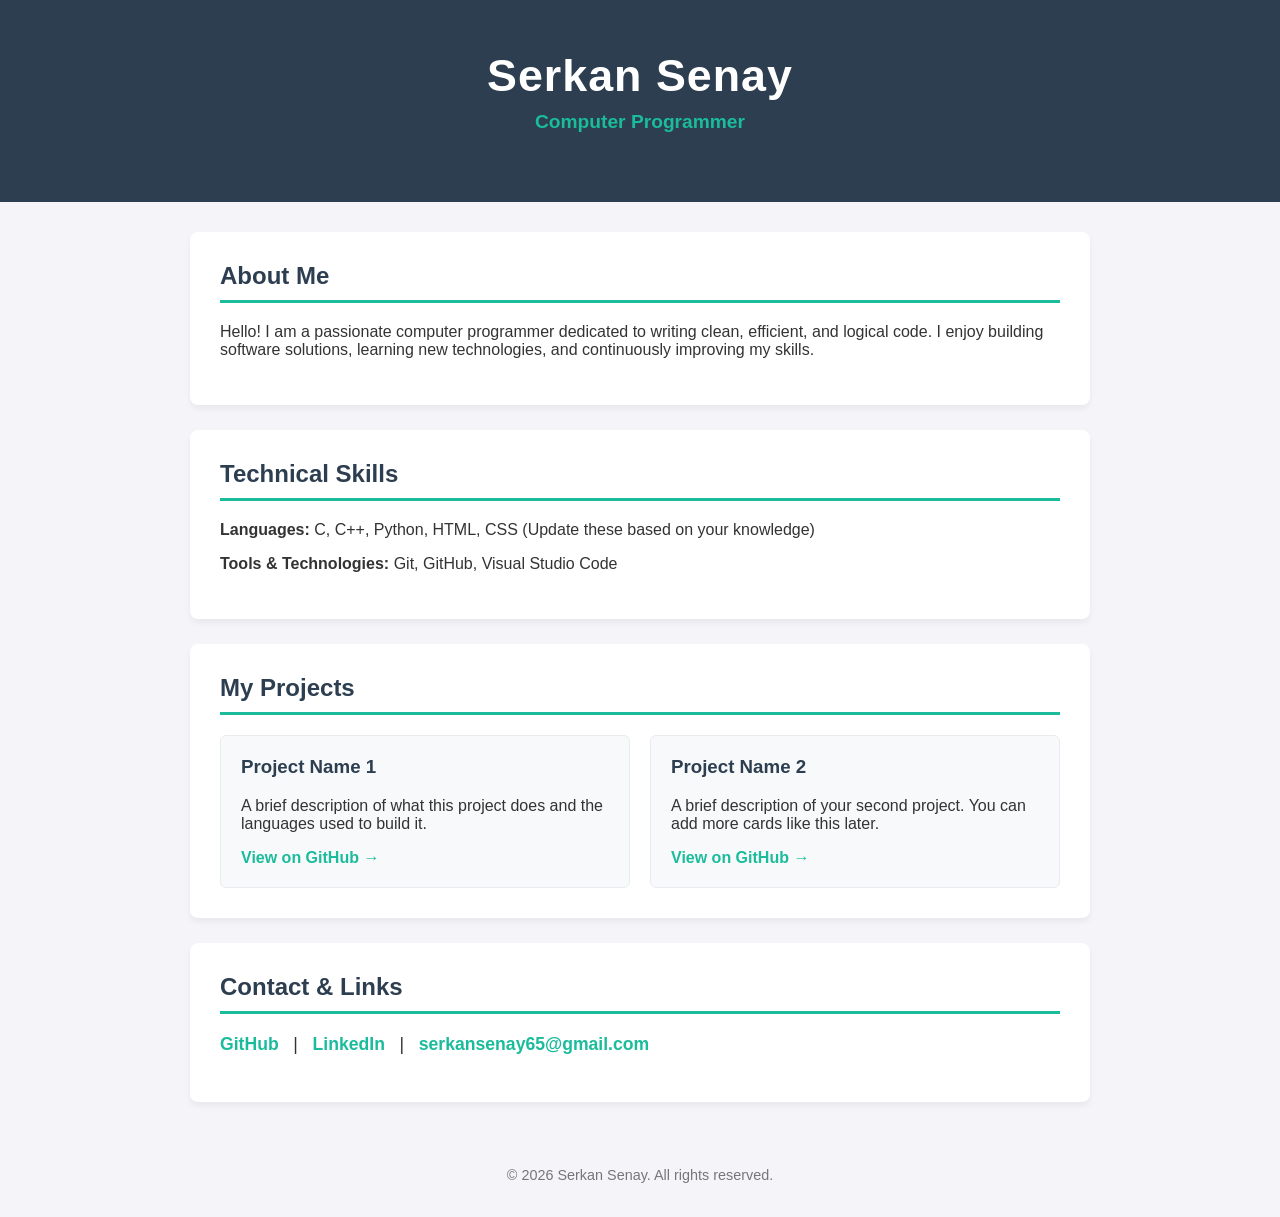
==== index.html @ ade7711a "Update portfolio layout and content" ====
<!DOCTYPE html>
<html lang="en">
<head>
    <meta charset="UTF-8">
    <meta name="viewport" content="width=device-width, initial-scale=1.0">
    <title>Serkan Senay - Portfolio</title>
    <style>
        /* Tasarım (CSS) Kodları */
        body {
            font-family: 'Segoe UI', Tahoma, Geneva, Verdana, sans-serif;
            margin: 0;
            padding: 0;
            background-color: #f4f4f9;
            color: #333;
        }
        header {
            background-color: #2c3e50;
            color: #ffffff;
            padding: 50px 20px;
            text-align: center;
        }
        header h1 {
            margin: 0;
            font-size: 2.8em;
            letter-spacing: 1px;
        }
        header p {
            font-size: 1.2em;
            color: #1abc9c;
            margin-top: 10px;
            font-weight: bold;
        }
        .container {
            max-width: 900px;
            margin: 30px auto;
            padding: 0 20px;
        }
        section {
            background: #ffffff;
            padding: 30px;
            margin-bottom: 25px;
            border-radius: 8px;
            box-shadow: 0 4px 6px rgba(0,0,0,0.05);
        }
        h2 {
            border-bottom: 3px solid #1abc9c;
            padding-bottom: 10px;
            color: #2c3e50;
            margin-top: 0;
        }
        .project-grid {
            display: flex;
            gap: 20px;
            flex-wrap: wrap;
        }
        .project-card {
            flex: 1;
            min-width: 250px;
            background: #f8f9fa;
            border: 1px solid #e9ecef;
            padding: 20px;
            border-radius: 6px;
            transition: transform 0.2s;
        }
        .project-card:hover {
            transform: translateY(-5px);
            box-shadow: 0 4px 8px rgba(0,0,0,0.1);
        }
        .project-card h3 {
            margin-top: 0;
            color: #2c3e50;
        }
        a {
            color: #1abc9c;
            text-decoration: none;
            font-weight: bold;
        }
        a:hover {
            text-decoration: underline;
        }
        .contact-links {
            font-size: 1.1em;
        }
        footer {
            text-align: center;
            padding: 20px;
            color: #777;
            font-size: 0.9em;
        }
    </style>
</head>
<body>

    <!-- Üst Başlık Bölümü -->
    <header>
        <h1>Serkan Senay</h1>
        <p>Computer Programmer</p>
    </header>

    <div class="container">
        
        <!-- Hakkımda Bölümü -->
        <section id="about">
            <h2>About Me</h2>
            <p>Hello! I am a passionate computer programmer dedicated to writing clean, efficient, and logical code. I enjoy building software solutions, learning new technologies, and continuously improving my skills.</p>
        </section>

        <!-- Yetenekler Bölümü -->
        <section id="skills">
            <h2>Technical Skills</h2>
            <p><strong>Languages:</strong> C, C++, Python, HTML, CSS (Update these based on your knowledge)</p>
            <p><strong>Tools & Technologies:</strong> Git, GitHub, Visual Studio Code</p>
        </section>

        <!-- Projeler Bölümü -->
        <section id="projects">
            <h2>My Projects</h2>
            <div class="project-grid">
                <div class="project-card">
                    <h3>Project Name 1</h3>
                    <p>A brief description of what this project does and the languages used to build it.</p>
                    <a href="https://github.com/serkansenay" target="_blank">View on GitHub &rarr;</a>
                </div>
                <div class="project-card">
                    <h3>Project Name 2</h3>
                    <p>A brief description of your second project. You can add more cards like this later.</p>
                    <a href="https://github.com/serkansenay" target="_blank">View on GitHub &rarr;</a>
                </div>
            </div>
        </section>

        <!-- İletişim Bölümü -->
        <section id="contact">
            <h2>Contact & Links</h2>
            <p class="contact-links">
                <a href="https://github.com/serkansenay" target="_blank">GitHub</a> &nbsp; | &nbsp; 
                <a href="https://www.linkedin.com/in/serkansenay" target="_blank">LinkedIn</a> &nbsp; | &nbsp; 
                <a href="mailto:serkansenay65@gmail.com">serkansenay65@gmail.com</a>
            </p>
        </section>
    </div>

    <!-- Alt Bilgi -->
    <footer>
        <p>&copy; 2026 Serkan Senay. All rights reserved.</p>
    </footer>

</body>
</html>
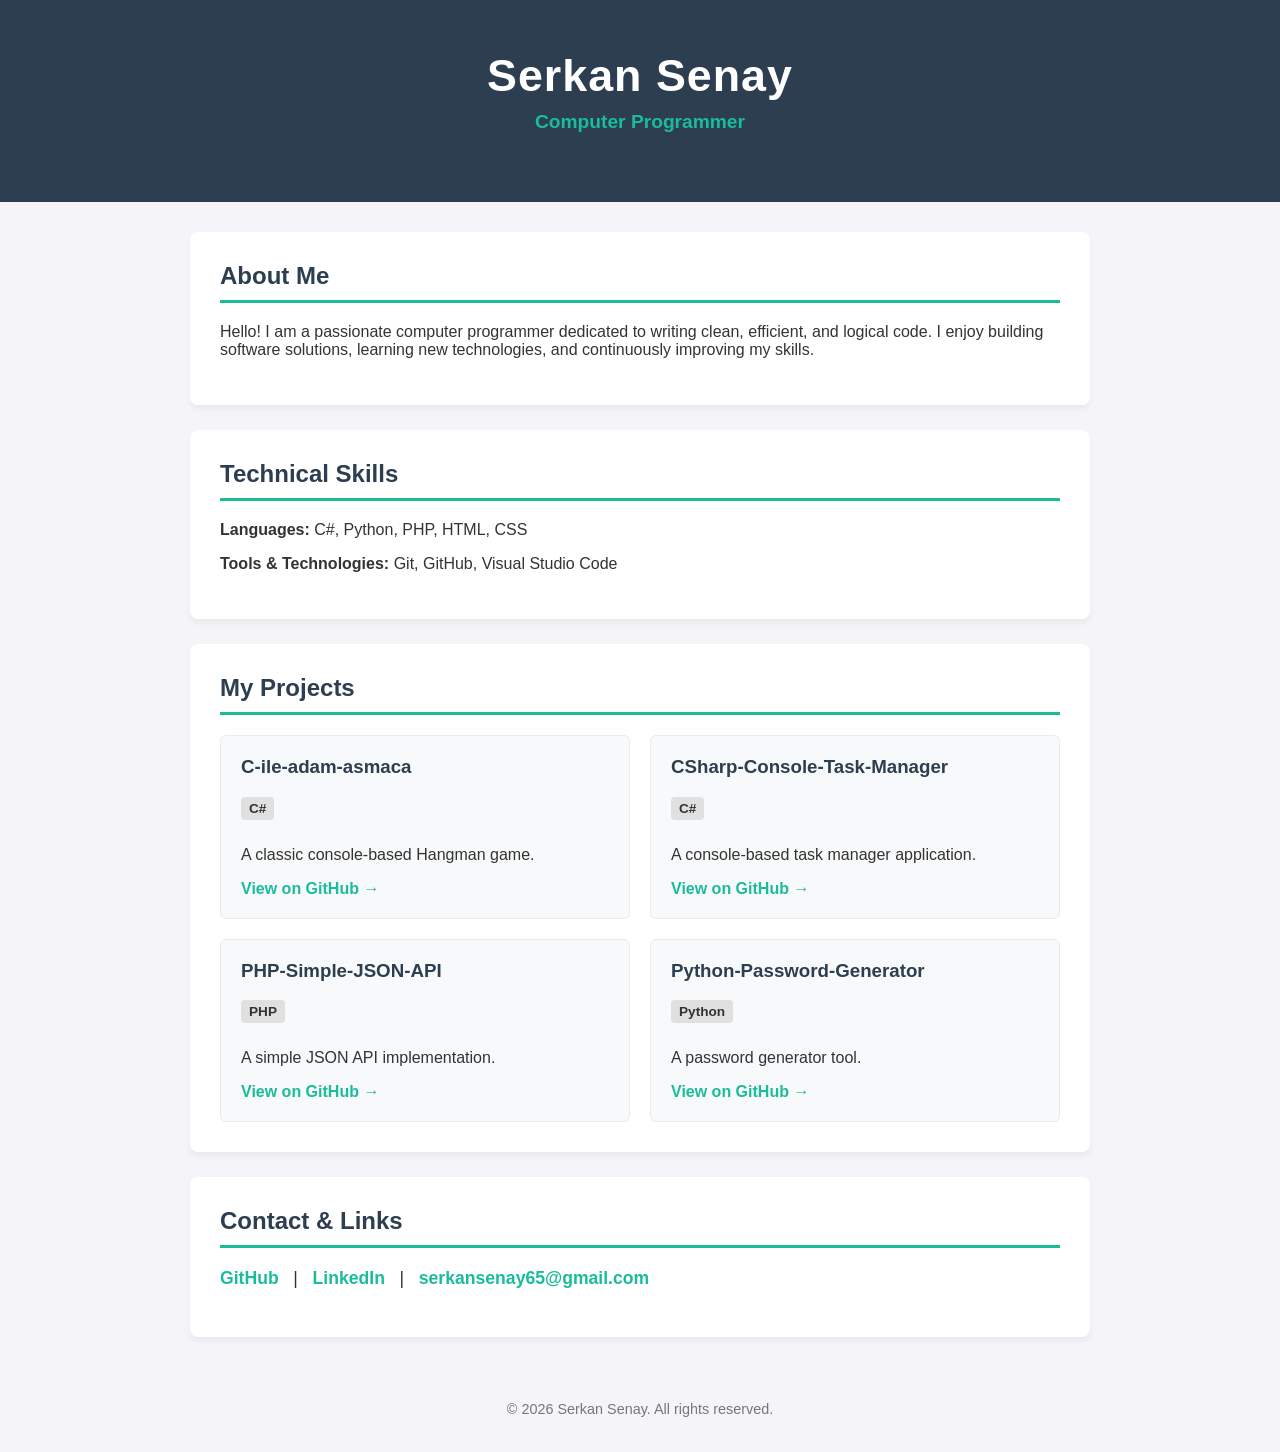
==== commit ba65fc67: "Update portfolio with new project details and styles" ====
--- a/index.html
+++ b/index.html
@@ -5,7 +5,6 @@
     <meta name="viewport" content="width=device-width, initial-scale=1.0">
     <title>Serkan Senay - Portfolio</title>
     <style>
-        /* Tasarım (CSS) Kodları */
         body {
             font-family: 'Segoe UI', Tahoma, Geneva, Verdana, sans-serif;
             margin: 0;
@@ -55,7 +54,7 @@
         }
         .project-card {
             flex: 1;
-            min-width: 250px;
+            min-width: 350px;
             background: #f8f9fa;
             border: 1px solid #e9ecef;
             padding: 20px;
@@ -69,6 +68,15 @@
         .project-card h3 {
             margin-top: 0;
             color: #2c3e50;
+        }
+        .tech-tag {
+            display: inline-block;
+            background-color: #e0e0e0;
+            padding: 4px 8px;
+            border-radius: 4px;
+            font-size: 0.85em;
+            margin-bottom: 10px;
+            font-weight: bold;
         }
         a {
             color: #1abc9c;
@@ -91,7 +99,6 @@
 </head>
 <body>
 
-    <!-- Üst Başlık Bölümü -->
     <header>
         <h1>Serkan Senay</h1>
         <p>Computer Programmer</p>
@@ -99,37 +106,52 @@
 
     <div class="container">
         
-        <!-- Hakkımda Bölümü -->
         <section id="about">
             <h2>About Me</h2>
             <p>Hello! I am a passionate computer programmer dedicated to writing clean, efficient, and logical code. I enjoy building software solutions, learning new technologies, and continuously improving my skills.</p>
         </section>
 
-        <!-- Yetenekler Bölümü -->
         <section id="skills">
             <h2>Technical Skills</h2>
-            <p><strong>Languages:</strong> C, C++, Python, HTML, CSS (Update these based on your knowledge)</p>
+            <p><strong>Languages:</strong> C#, Python, PHP, HTML, CSS</p>
             <p><strong>Tools & Technologies:</strong> Git, GitHub, Visual Studio Code</p>
         </section>
 
-        <!-- Projeler Bölümü -->
         <section id="projects">
             <h2>My Projects</h2>
             <div class="project-grid">
+                
                 <div class="project-card">
-                    <h3>Project Name 1</h3>
-                    <p>A brief description of what this project does and the languages used to build it.</p>
-                    <a href="https://github.com/serkansenay" target="_blank">View on GitHub &rarr;</a>
+                    <h3>C-ile-adam-asmaca</h3>
+                    <span class="tech-tag">C#</span>
+                    <p>A classic console-based Hangman game.</p>
+                    <a href="https://github.com/serkansenay/C-ile-adam-asmaca" target="_blank">View on GitHub &rarr;</a>
                 </div>
+
                 <div class="project-card">
-                    <h3>Project Name 2</h3>
-                    <p>A brief description of your second project. You can add more cards like this later.</p>
-                    <a href="https://github.com/serkansenay" target="_blank">View on GitHub &rarr;</a>
+                    <h3>CSharp-Console-Task-Manager</h3>
+                    <span class="tech-tag">C#</span>
+                    <p>A console-based task manager application.</p>
+                    <a href="https://github.com/serkansenay/CSharp-Console-Task-Manager" target="_blank">View on GitHub &rarr;</a>
                 </div>
+
+                <div class="project-card">
+                    <h3>PHP-Simple-JSON-API</h3>
+                    <span class="tech-tag">PHP</span>
+                    <p>A simple JSON API implementation.</p>
+                    <a href="https://github.com/serkansenay/PHP-Simple-JSON-API" target="_blank">View on GitHub &rarr;</a>
+                </div>
+
+                <div class="project-card">
+                    <h3>Python-Password-Generator</h3>
+                    <span class="tech-tag">Python</span>
+                    <p>A password generator tool.</p>
+                    <a href="https://github.com/serkansenay/Python-Password-Generator" target="_blank">View on GitHub &rarr;</a>
+                </div>
+
             </div>
         </section>
 
-        <!-- İletişim Bölümü -->
         <section id="contact">
             <h2>Contact & Links</h2>
             <p class="contact-links">
@@ -140,7 +162,6 @@
         </section>
     </div>
 
-    <!-- Alt Bilgi -->
     <footer>
         <p>&copy; 2026 Serkan Senay. All rights reserved.</p>
     </footer>
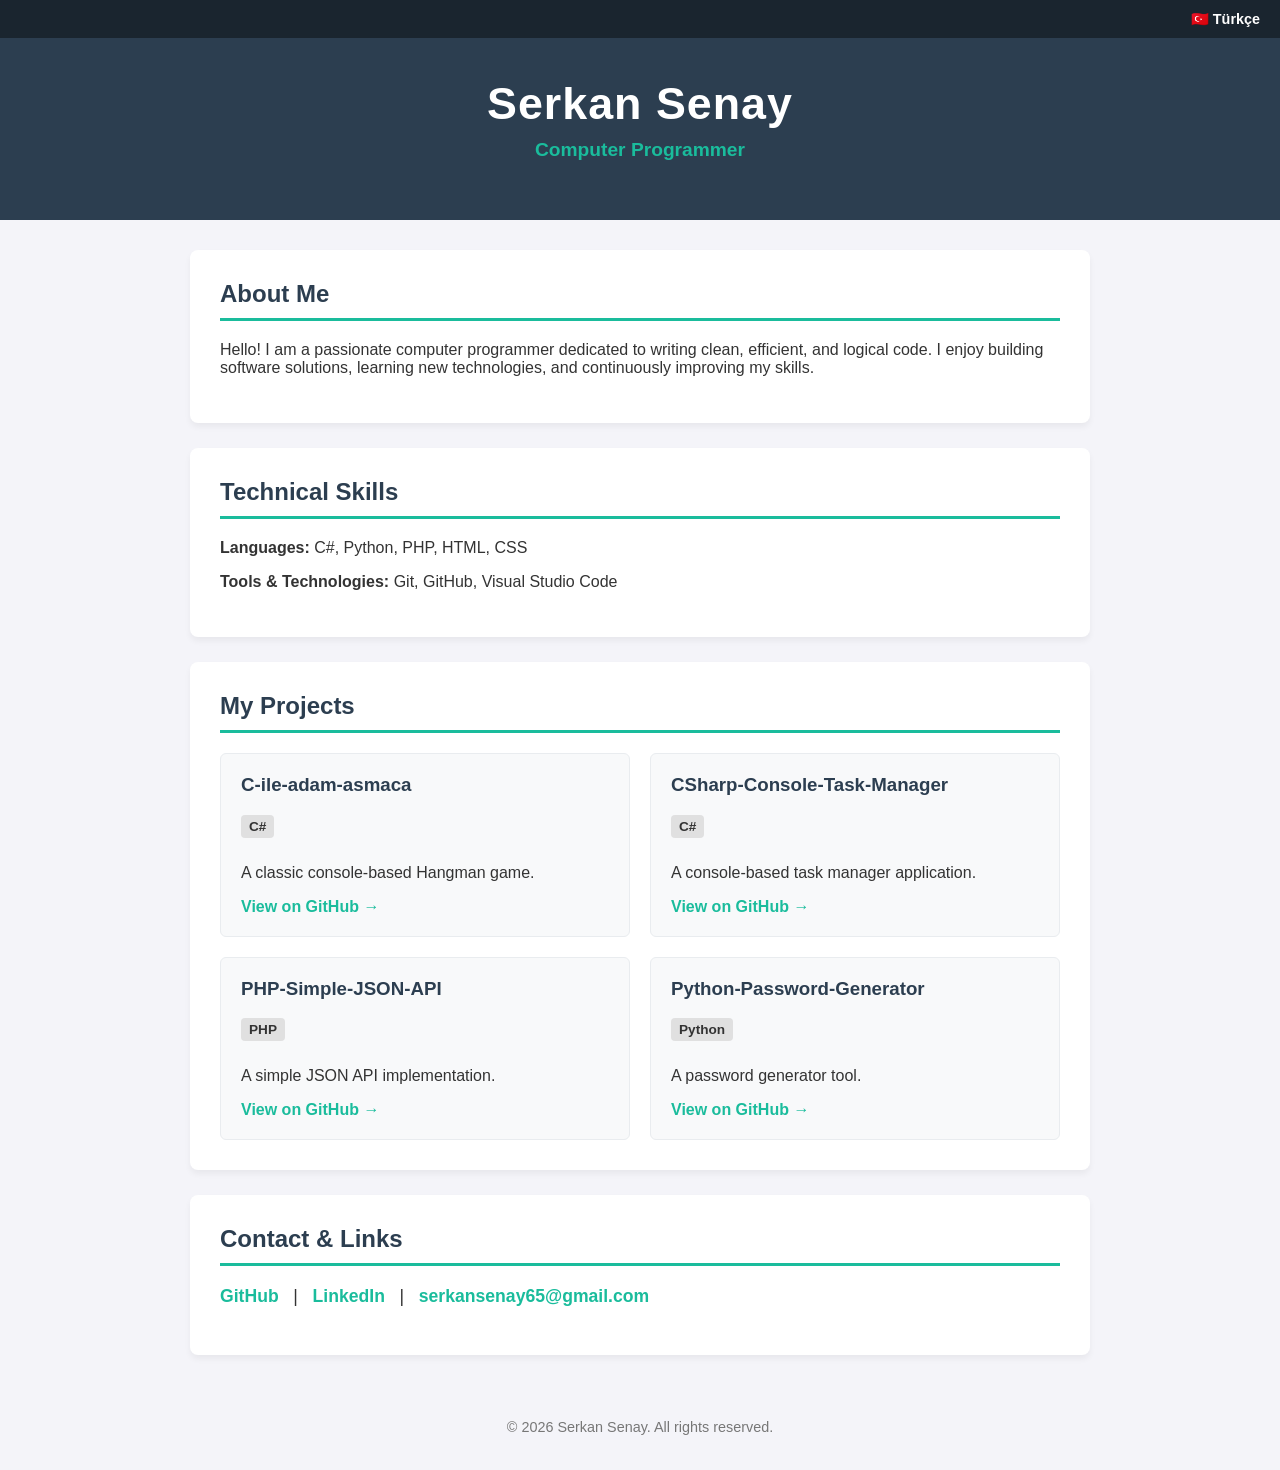
==== commit ea1e51af: "Add language switch button and adjust header padding Added a language switch button for Turkish lang" ====
--- a/index.html
+++ b/index.html
@@ -12,10 +12,24 @@
             background-color: #f4f4f9;
             color: #333;
         }
+        .lang-switch {
+            text-align: right;
+            padding: 10px 20px;
+            background-color: #1a252f;
+        }
+        .lang-switch a {
+            color: #fff;
+            text-decoration: none;
+            font-weight: bold;
+            font-size: 0.9em;
+        }
+        .lang-switch a:hover {
+            color: #1abc9c;
+        }
         header {
             background-color: #2c3e50;
             color: #ffffff;
-            padding: 50px 20px;
+            padding: 40px 20px;
             text-align: center;
         }
         header h1 {
@@ -99,6 +113,11 @@
 </head>
 <body>
 
+    <!-- Dil Değiştirme Butonu -->
+    <div class="lang-switch">
+        <a href="tr.html">🇹🇷 Türkçe</a>
+    </div>
+
     <header>
         <h1>Serkan Senay</h1>
         <p>Computer Programmer</p>
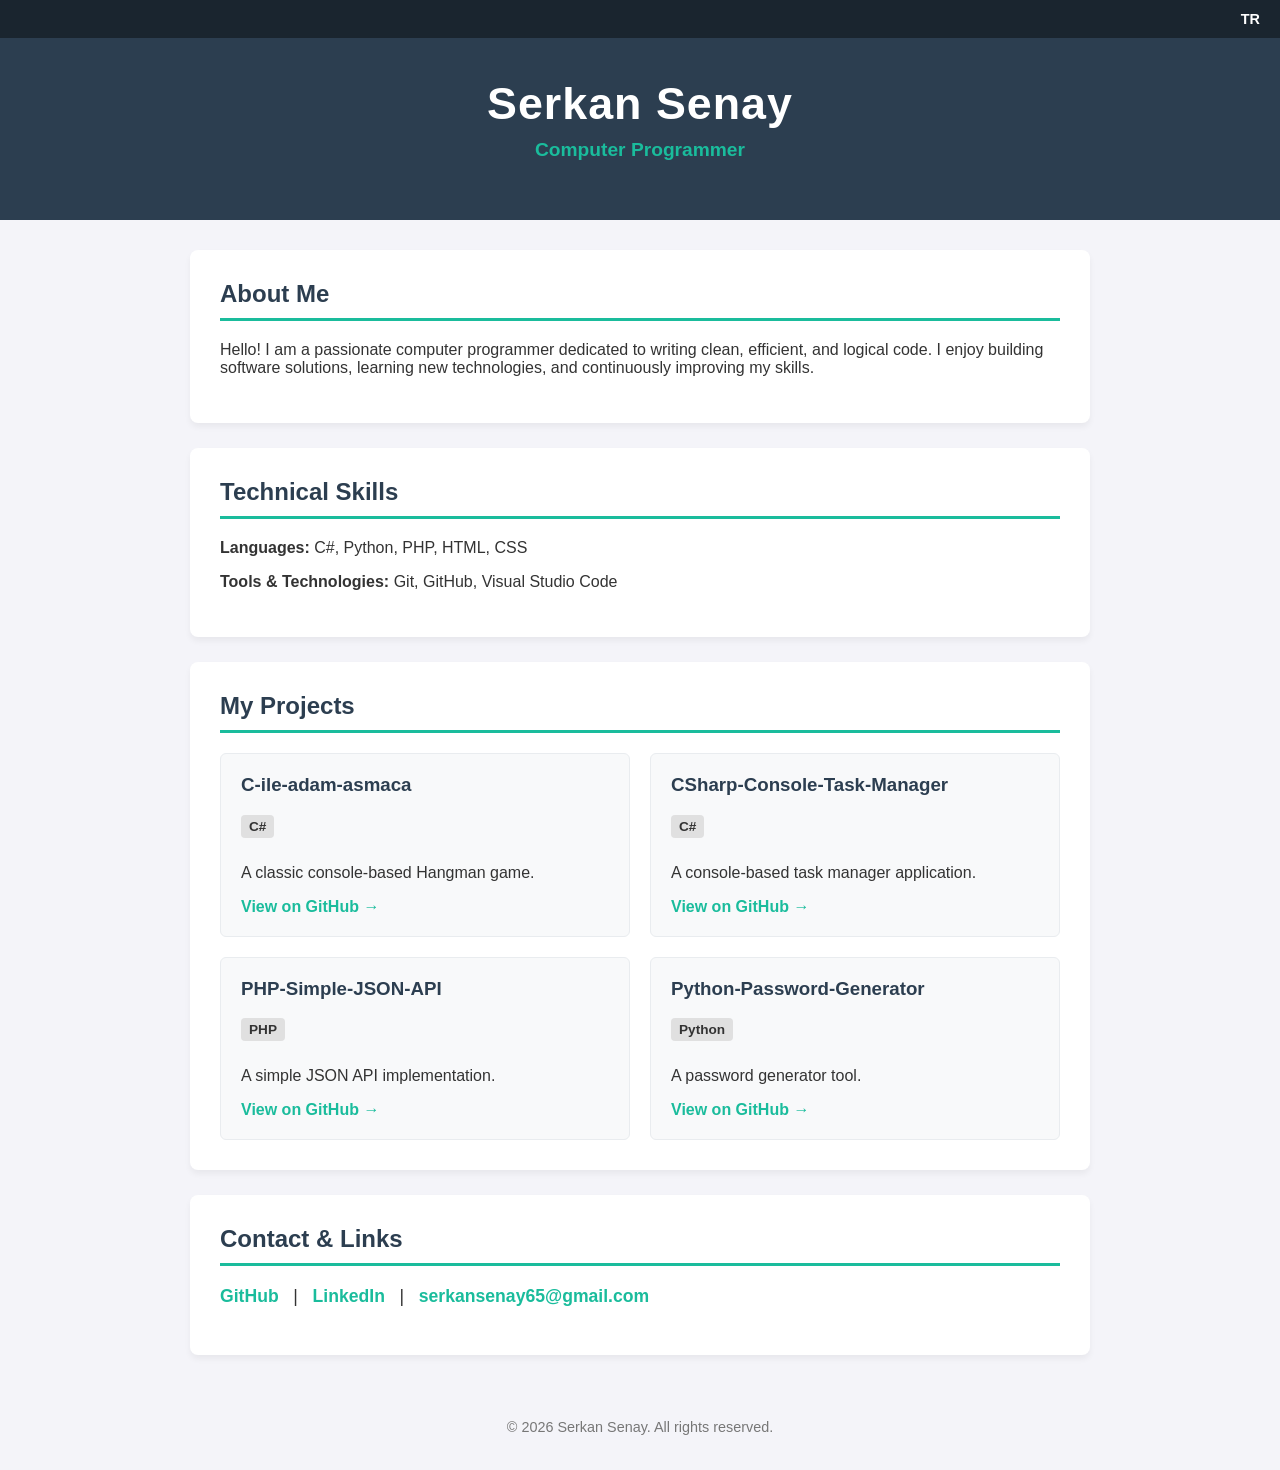
==== commit 7201e528: "Update language switch link for Turkish" ====
--- a/index.html
+++ b/index.html
@@ -115,7 +115,7 @@
 
     <!-- Dil Değiştirme Butonu -->
     <div class="lang-switch">
-        <a href="tr.html">🇹🇷 Türkçe</a>
+        <a href="index.html">TR</a>
     </div>
 
     <header>
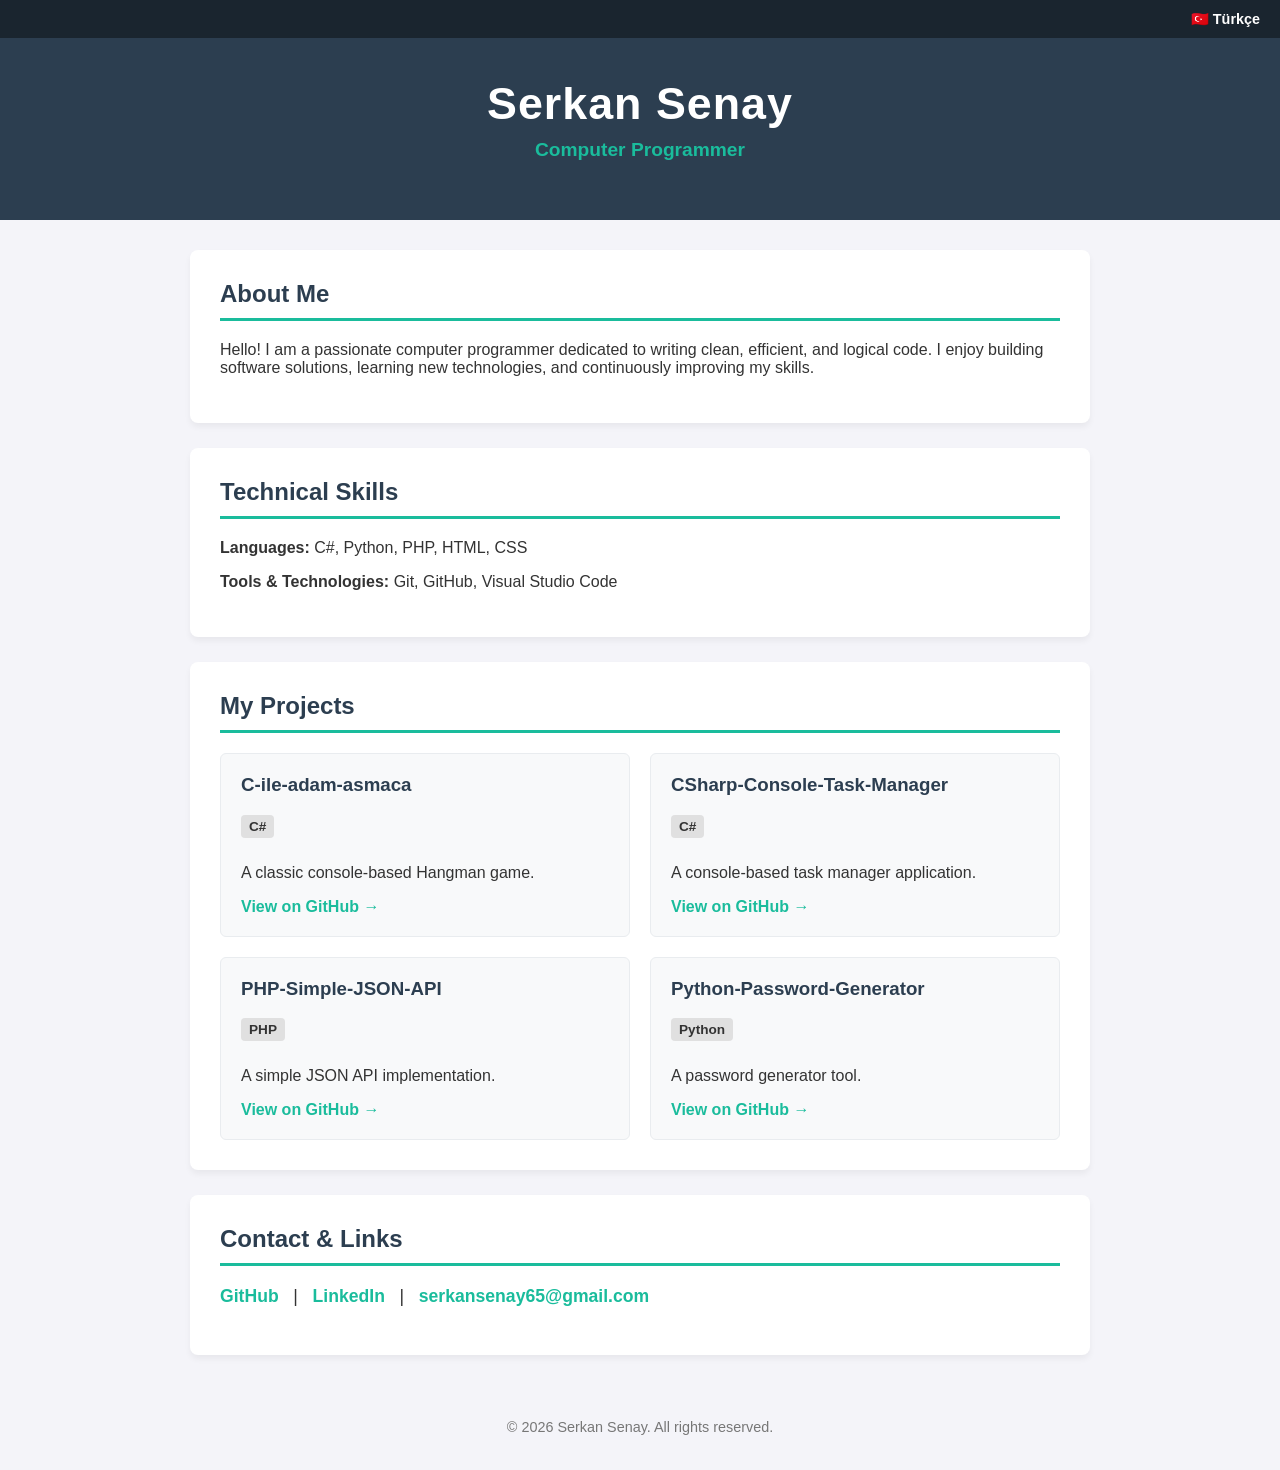
==== commit e916052d: "Update language switch link to point to tr.html" ====
--- a/index.html
+++ b/index.html
@@ -115,7 +115,7 @@
 
     <!-- Dil Değiştirme Butonu -->
     <div class="lang-switch">
-        <a href="index.html">TR</a>
+        <a href="tr.html">🇹🇷 Türkçe</a>
     </div>
 
     <header>
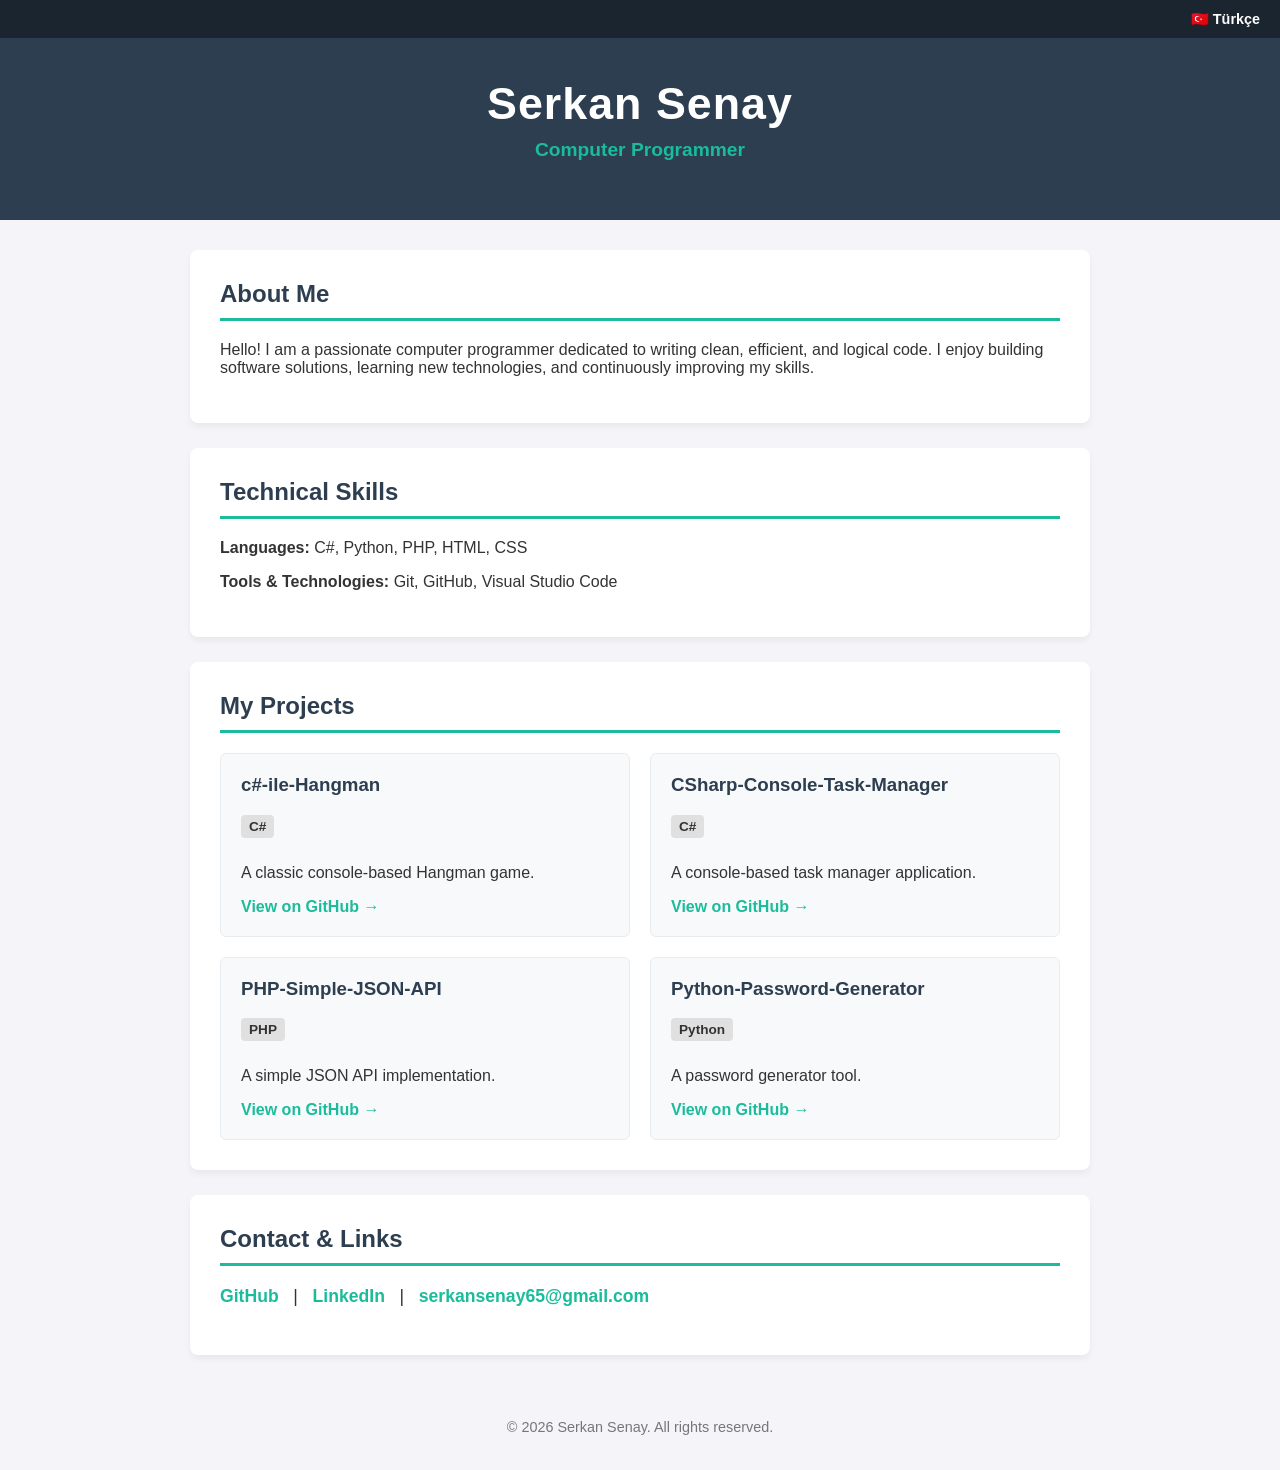
==== commit e550c8ef: "Update project title and remove comment Removed the language switch button comment and updated proje" ====
--- a/index.html
+++ b/index.html
@@ -113,7 +113,6 @@
 </head>
 <body>
 
-    <!-- Dil Değiştirme Butonu -->
     <div class="lang-switch">
         <a href="tr.html">🇹🇷 Türkçe</a>
     </div>
@@ -141,7 +140,7 @@
             <div class="project-grid">
                 
                 <div class="project-card">
-                    <h3>C-ile-adam-asmaca</h3>
+                    <h3>c#-ile-Hangman</h3>
                     <span class="tech-tag">C#</span>
                     <p>A classic console-based Hangman game.</p>
                     <a href="https://github.com/serkansenay/C-ile-adam-asmaca" target="_blank">View on GitHub &rarr;</a>
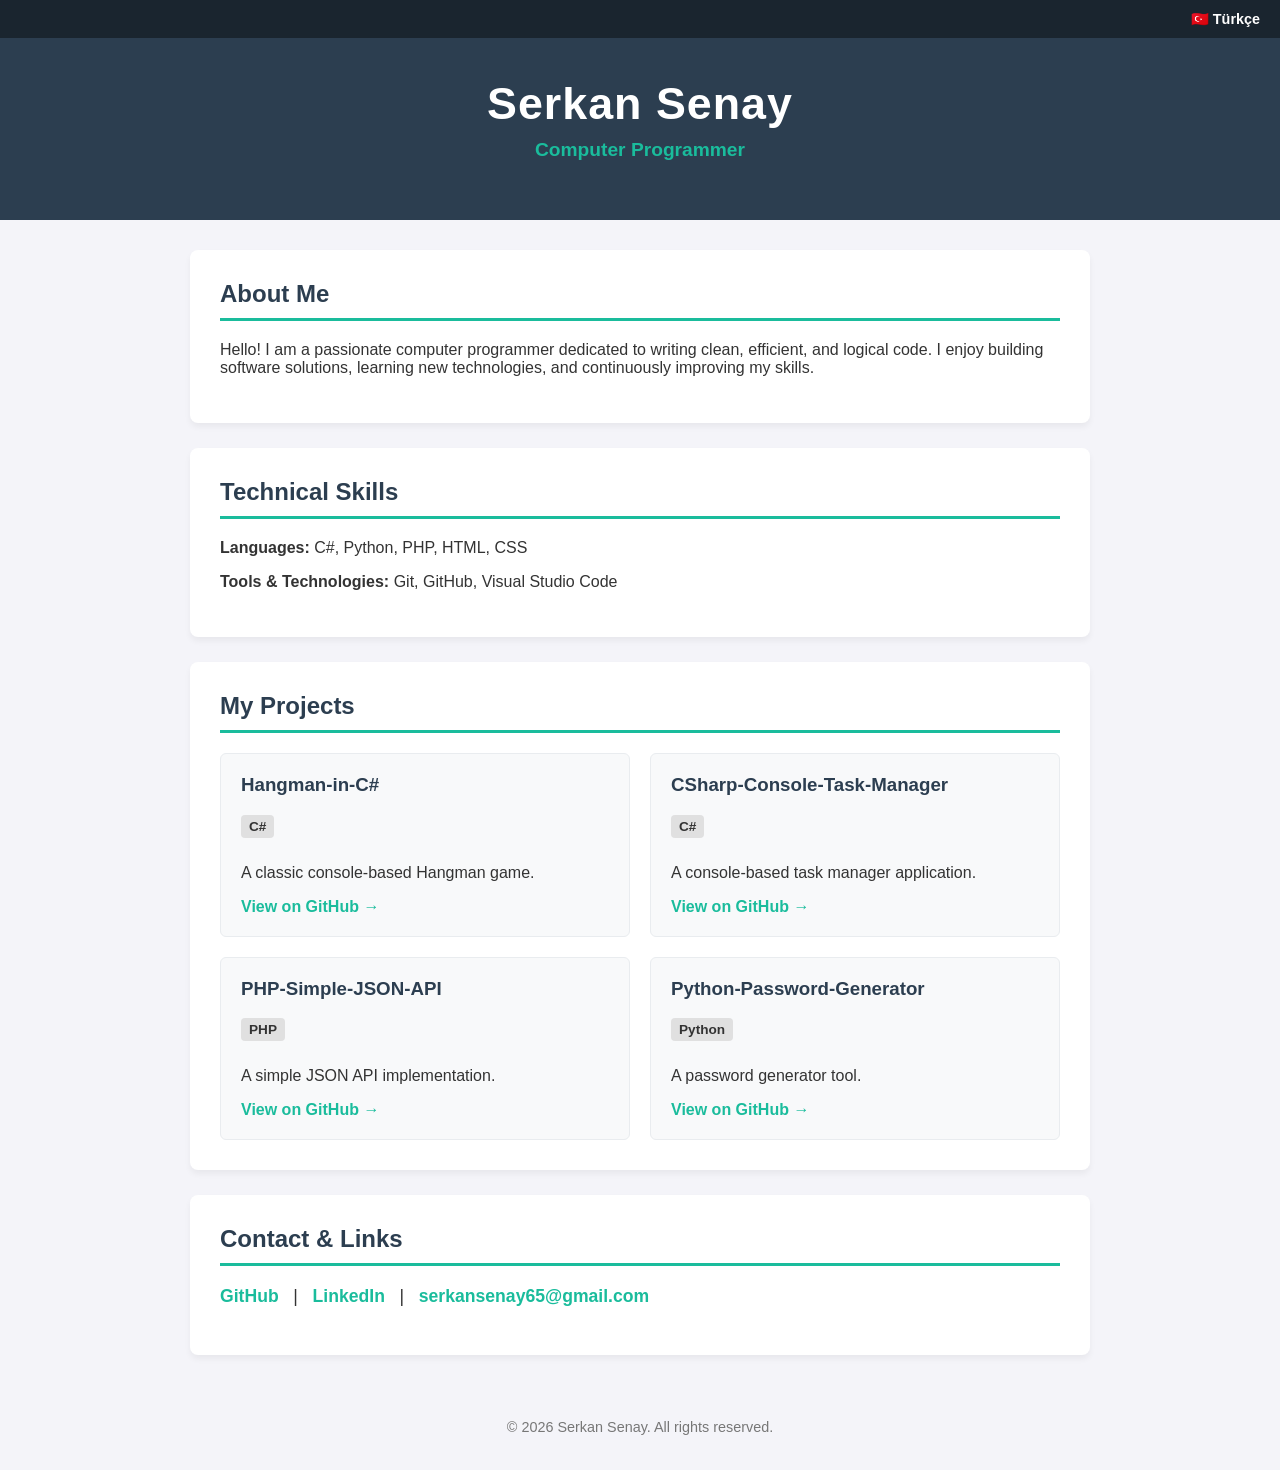
==== commit 041bde26: "Fix project name from 'c#-ile-Hangman' to 'Hangman-in-C#'" ====
--- a/index.html
+++ b/index.html
@@ -140,7 +140,7 @@
             <div class="project-grid">
                 
                 <div class="project-card">
-                    <h3>c#-ile-Hangman</h3>
+                    <h3>Hangman-in-C#</h3>
                     <span class="tech-tag">C#</span>
                     <p>A classic console-based Hangman game.</p>
                     <a href="https://github.com/serkansenay/C-ile-adam-asmaca" target="_blank">View on GitHub &rarr;</a>
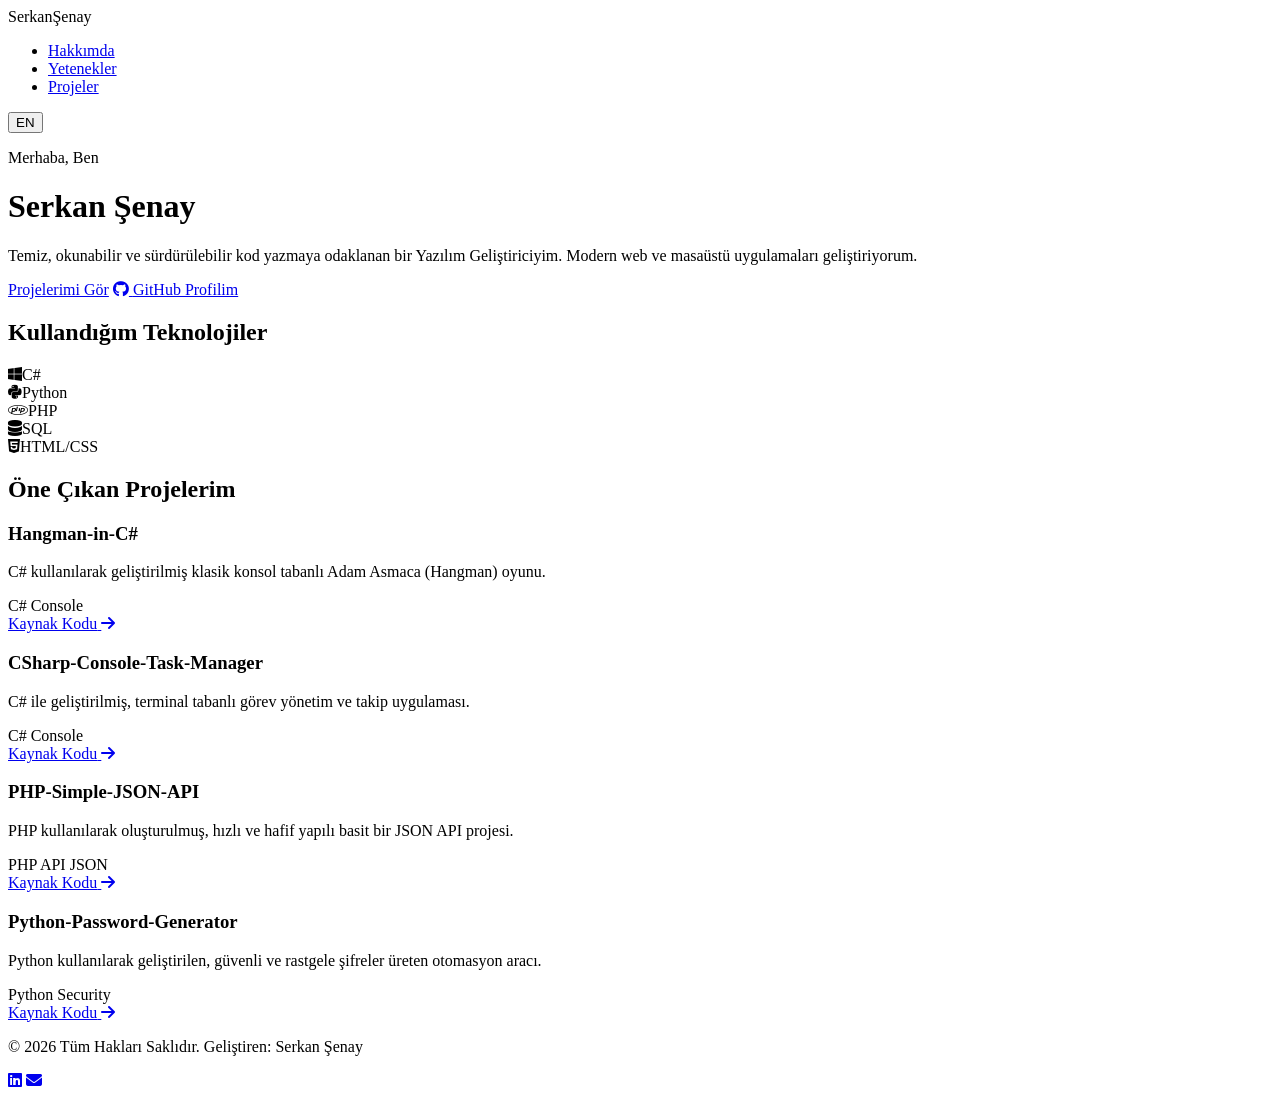
==== commit 0a07fdd0: "Update index.html for language and content changes" ====
--- a/index.html
+++ b/index.html
@@ -1,188 +1,142 @@
 <!DOCTYPE html>
-<html lang="en">
+<html lang="tr">
 <head>
     <meta charset="UTF-8">
     <meta name="viewport" content="width=device-width, initial-scale=1.0">
-    <title>Serkan Senay - Portfolio</title>
-    <style>
-        body {
-            font-family: 'Segoe UI', Tahoma, Geneva, Verdana, sans-serif;
-            margin: 0;
-            padding: 0;
-            background-color: #f4f4f9;
-            color: #333;
-        }
-        .lang-switch {
-            text-align: right;
-            padding: 10px 20px;
-            background-color: #1a252f;
-        }
-        .lang-switch a {
-            color: #fff;
-            text-decoration: none;
-            font-weight: bold;
-            font-size: 0.9em;
-        }
-        .lang-switch a:hover {
-            color: #1abc9c;
-        }
-        header {
-            background-color: #2c3e50;
-            color: #ffffff;
-            padding: 40px 20px;
-            text-align: center;
-        }
-        header h1 {
-            margin: 0;
-            font-size: 2.8em;
-            letter-spacing: 1px;
-        }
-        header p {
-            font-size: 1.2em;
-            color: #1abc9c;
-            margin-top: 10px;
-            font-weight: bold;
-        }
-        .container {
-            max-width: 900px;
-            margin: 30px auto;
-            padding: 0 20px;
-        }
-        section {
-            background: #ffffff;
-            padding: 30px;
-            margin-bottom: 25px;
-            border-radius: 8px;
-            box-shadow: 0 4px 6px rgba(0,0,0,0.05);
-        }
-        h2 {
-            border-bottom: 3px solid #1abc9c;
-            padding-bottom: 10px;
-            color: #2c3e50;
-            margin-top: 0;
-        }
-        .project-grid {
-            display: flex;
-            gap: 20px;
-            flex-wrap: wrap;
-        }
-        .project-card {
-            flex: 1;
-            min-width: 350px;
-            background: #f8f9fa;
-            border: 1px solid #e9ecef;
-            padding: 20px;
-            border-radius: 6px;
-            transition: transform 0.2s;
-        }
-        .project-card:hover {
-            transform: translateY(-5px);
-            box-shadow: 0 4px 8px rgba(0,0,0,0.1);
-        }
-        .project-card h3 {
-            margin-top: 0;
-            color: #2c3e50;
-        }
-        .tech-tag {
-            display: inline-block;
-            background-color: #e0e0e0;
-            padding: 4px 8px;
-            border-radius: 4px;
-            font-size: 0.85em;
-            margin-bottom: 10px;
-            font-weight: bold;
-        }
-        a {
-            color: #1abc9c;
-            text-decoration: none;
-            font-weight: bold;
-        }
-        a:hover {
-            text-decoration: underline;
-        }
-        .contact-links {
-            font-size: 1.1em;
-        }
-        footer {
-            text-align: center;
-            padding: 20px;
-            color: #777;
-            font-size: 0.9em;
-        }
-    </style>
+    <title>Serkan Şenay | Yazılım Geliştirici</title>
+    <link rel="stylesheet" href="style.css">
+    <link rel="stylesheet" href="https://cdnjs.cloudflare.com/ajax/libs/font-awesome/6.4.0/css/all.min.css">
+    <link href="https://fonts.googleapis.com/css2?family=Poppins:wght@300;400;600;700&display=swap" rel="stylesheet">
 </head>
 <body>
 
-    <div class="lang-switch">
-        <a href="tr.html">🇹🇷 Türkçe</a>
-    </div>
+    <!-- Navigasyon Menüsü -->
+    <nav>
+        <div class="logo">Serkan<span>Şenay</span></div>
+        <ul class="nav-links">
+            <li><a href="#anasayfa" class="lang" data-tr="Hakkımda" data-en="About Me">Hakkımda</a></li>
+            <li><a href="#yetenekler" class="lang" data-tr="Yetenekler" data-en="Skills">Yetenekler</a></li>
+            <li><a href="#projeler" class="lang" data-tr="Projeler" data-en="Projects">Projeler</a></li>
+        </ul>
+        <!-- Dil Değiştirme Butonu -->
+        <button id="langToggle" class="lang-btn">EN</button>
+    </nav>
 
-    <header>
-        <h1>Serkan Senay</h1>
-        <p>Computer Programmer</p>
+    <!-- Giriş (Hero) Kısmı -->
+    <header class="hero" id="anasayfa">
+        <div class="hero-content">
+            <p class="subtitle lang" data-tr="Merhaba, Ben" data-en="Hello, I am">Merhaba, Ben</p>
+            <h1>Serkan <span>Şenay</span></h1>
+            <p class="description lang" data-tr="Temiz, okunabilir ve sürdürülebilir kod yazmaya odaklanan bir Yazılım Geliştiriciyim. Modern web ve masaüstü uygulamaları geliştiriyorum." data-en="I am a Software Developer focused on writing clean, readable, and maintainable code. I build modern web and desktop applications.">
+                Temiz, okunabilir ve sürdürülebilir kod yazmaya odaklanan bir Yazılım Geliştiriciyim. Modern web ve masaüstü uygulamaları geliştiriyorum.
+            </p>
+            <div class="buttons">
+                <a href="#projeler" class="btn btn-primary lang" data-tr="Projelerimi Gör" data-en="View My Projects">Projelerimi Gör</a>
+                <a href="https://github.com/serkansenay" target="_blank" class="btn btn-secondary">
+                    <i class="fab fa-github"></i> <span class="lang" data-tr="GitHub Profilim" data-en="My GitHub Profile">GitHub Profilim</span>
+                </a>
+            </div>
+        </div>
     </header>
 
-    <div class="container">
-        
-        <section id="about">
-            <h2>About Me</h2>
-            <p>Hello! I am a passionate computer programmer dedicated to writing clean, efficient, and logical code. I enjoy building software solutions, learning new technologies, and continuously improving my skills.</p>
-        </section>
+    <!-- Yetenekler Kısmı -->
+    <section id="yetenekler" class="skills-section">
+        <h2 class="lang" data-tr="Kullandığım Teknolojiler" data-en="Technologies I Use">Kullandığım Teknolojiler</h2>
+        <div class="skills-grid">
+            <div class="skill-card"><i class="fa-brands fa-windows"></i><span>C#</span></div>
+            <div class="skill-card"><i class="fa-brands fa-python"></i><span>Python</span></div>
+            <div class="skill-card"><i class="fa-brands fa-php"></i><span>PHP</span></div>
+            <div class="skill-card"><i class="fa-solid fa-database"></i><span>SQL</span></div>
+            <div class="skill-card"><i class="fa-brands fa-html5"></i><span>HTML/CSS</span></div>
+        </div>
+    </section>
 
-        <section id="skills">
-            <h2>Technical Skills</h2>
-            <p><strong>Languages:</strong> C#, Python, PHP, HTML, CSS</p>
-            <p><strong>Tools & Technologies:</strong> Git, GitHub, Visual Studio Code</p>
-        </section>
+    <!-- Projeler Kısmı -->
+    <section id="projeler" class="projects-section">
+        <h2 class="lang" data-tr="Öne Çıkan Projelerim" data-en="Featured Projects">Öne Çıkan Projelerim</h2>
+        <div class="projects-grid">
+            
+            <!-- Proje 1 -->
+            <div class="project-card">
+                <div class="project-info">
+                    <h3>Hangman-in-C#</h3>
+                    <p class="lang" data-tr="C# kullanılarak geliştirilmiş klasik konsol tabanlı Adam Asmaca (Hangman) oyunu." data-en="A classic console-based Hangman game developed using C#.">C# kullanılarak geliştirilmiş klasik konsol tabanlı Adam Asmaca (Hangman) oyunu.</p>
+                    <div class="tech-tags">
+                        <span>C#</span>
+                        <span>Console</span>
+                    </div>
+                    <a href="https://github.com/serkansenay/Hangman-in-C-." class="project-link" target="_blank"><span class="lang" data-tr="Kaynak Kodu" data-en="Source Code">Kaynak Kodu</span> <i class="fa-solid fa-arrow-right"></i></a>
+                </div>
+            </div>
 
-        <section id="projects">
-            <h2>My Projects</h2>
-            <div class="project-grid">
-                
-                <div class="project-card">
-                    <h3>Hangman-in-C#</h3>
-                    <span class="tech-tag">C#</span>
-                    <p>A classic console-based Hangman game.</p>
-                    <a href="https://github.com/serkansenay/C-ile-adam-asmaca" target="_blank">View on GitHub &rarr;</a>
+            <!-- Proje 2 -->
+            <div class="project-card">
+                <div class="project-info">
+                    <h3>CSharp-Console-Task-Manager</h3>
+                    <p class="lang" data-tr="C# ile geliştirilmiş, terminal tabanlı görev yönetim ve takip uygulaması." data-en="A terminal-based task management and tracking application developed with C#.">C# ile geliştirilmiş, terminal tabanlı görev yönetim ve takip uygulaması.</p>
+                    <div class="tech-tags">
+                        <span>C#</span>
+                        <span>Console</span>
+                    </div>
+                    <a href="https://github.com/serkansenay/CSharp-Console-Task-Manager" class="project-link" target="_blank"><span class="lang" data-tr="Kaynak Kodu" data-en="Source Code">Kaynak Kodu</span> <i class="fa-solid fa-arrow-right"></i></a>
                 </div>
+            </div>
 
-                <div class="project-card">
-                    <h3>CSharp-Console-Task-Manager</h3>
-                    <span class="tech-tag">C#</span>
-                    <p>A console-based task manager application.</p>
-                    <a href="https://github.com/serkansenay/CSharp-Console-Task-Manager" target="_blank">View on GitHub &rarr;</a>
+            <!-- Proje 3 -->
+            <div class="project-card">
+                <div class="project-info">
+                    <h3>PHP-Simple-JSON-API</h3>
+                    <p class="lang" data-tr="PHP kullanılarak oluşturulmuş, hızlı ve hafif yapılı basit bir JSON API projesi." data-en="A fast and lightweight simple JSON API project built using PHP.">PHP kullanılarak oluşturulmuş, hızlı ve hafif yapılı basit bir JSON API projesi.</p>
+                    <div class="tech-tags">
+                        <span>PHP</span>
+                        <span>API</span>
+                        <span>JSON</span>
+                    </div>
+                    <a href="https://github.com/serkansenay/PHP-Simple-JSON-API" class="project-link" target="_blank"><span class="lang" data-tr="Kaynak Kodu" data-en="Source Code">Kaynak Kodu</span> <i class="fa-solid fa-arrow-right"></i></a>
                 </div>
+            </div>
 
-                <div class="project-card">
-                    <h3>PHP-Simple-JSON-API</h3>
-                    <span class="tech-tag">PHP</span>
-                    <p>A simple JSON API implementation.</p>
-                    <a href="https://github.com/serkansenay/PHP-Simple-JSON-API" target="_blank">View on GitHub &rarr;</a>
+            <!-- Proje 4 -->
+            <div class="project-card">
+                <div class="project-info">
+                    <h3>Python-Password-Generator</h3>
+                    <p class="lang" data-tr="Python kullanılarak geliştirilen, güvenli ve rastgele şifreler üreten otomasyon aracı." data-en="An automation tool developed using Python that generates secure and random passwords.">Python kullanılarak geliştirilen, güvenli ve rastgele şifreler üreten otomasyon aracı.</p>
+                    <div class="tech-tags">
+                        <span>Python</span>
+                        <span>Security</span>
+                    </div>
+                    <a href="https://github.com/serkansenay/Python-Password-Generator" class="project-link" target="_blank"><span class="lang" data-tr="Kaynak Kodu" data-en="Source Code">Kaynak Kodu</span> <i class="fa-solid fa-arrow-right"></i></a>
                 </div>
+            </div>
 
-                <div class="project-card">
-                    <h3>Python-Password-Generator</h3>
-                    <span class="tech-tag">Python</span>
-                    <p>A password generator tool.</p>
-                    <a href="https://github.com/serkansenay/Python-Password-Generator" target="_blank">View on GitHub &rarr;</a>
-                </div>
+        </div>
+    </section>
 
-            </div>
-        </section>
-
-        <section id="contact">
-            <h2>Contact & Links</h2>
-            <p class="contact-links">
-                <a href="https://github.com/serkansenay" target="_blank">GitHub</a> &nbsp; | &nbsp; 
-                <a href="https://www.linkedin.com/in/serkansenay" target="_blank">LinkedIn</a> &nbsp; | &nbsp; 
-                <a href="mailto:serkansenay65@gmail.com">serkansenay65@gmail.com</a>
-            </p>
-        </section>
-    </div>
-
+    <!-- Alt Bilgi (Footer) -->
     <footer>
-        <p>&copy; 2026 Serkan Senay. All rights reserved.</p>
+        <p><span class="lang" data-tr="© 2026 Tüm Hakları Saklıdır. Geliştiren: Serkan Şenay" data-en="© 2026 All Rights Reserved. Developed by: Serkan Senay">© 2026 Tüm Hakları Saklıdır. Geliştiren: Serkan Şenay</span></p>
+        <div class="social-links">
+            <a href="https://linkedin.com/in/serkansenay" target="_blank"><i class="fab fa-linkedin"></i></a>
+            <a href="mailto:serkansenay65@gmail.com"><i class="fas fa-envelope"></i></a>
+        </div>
     </footer>
 
+    <!-- Dil Değiştirme Sistemi (JavaScript) -->
+    <script>
+        const langToggle = document.getElementById('langToggle');
+        const langElements = document.querySelectorAll('.lang');
+        let currentLang = 'tr';
+
+        langToggle.addEventListener('click', () => {
+            currentLang = currentLang === 'tr' ? 'en' : 'tr';
+            langToggle.textContent = currentLang === 'tr' ? 'EN' : 'TR';
+            
+            document.documentElement.lang = currentLang; 
+
+            langElements.forEach(el => {
+                el.textContent = el.getAttribute(`data-${currentLang}`);
+            });
+        });
+    </script>
 </body>
 </html>
